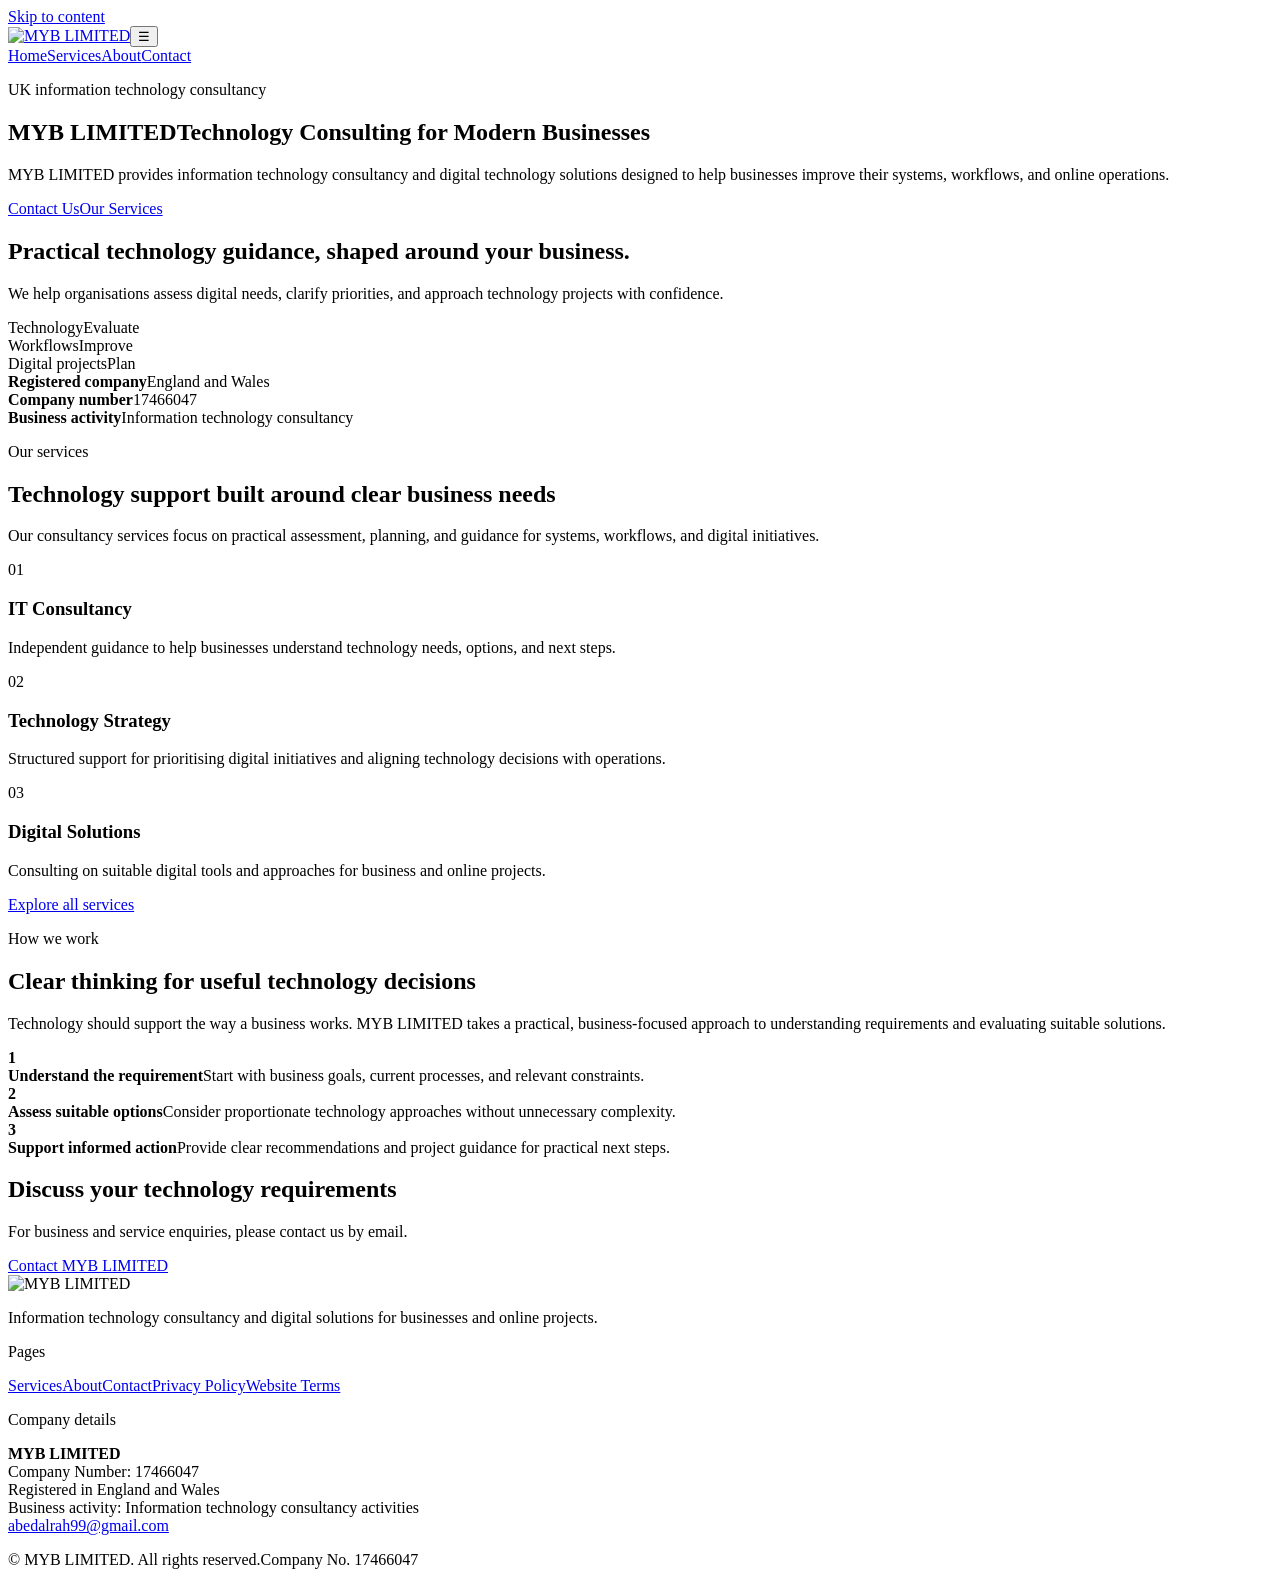
==== index.html @ 1110cd2f "Add MYB LIMITED website pages" ====
<!doctype html>
<html lang="en">
<head>
  <meta charset="utf-8">
  <meta name="viewport" content="width=device-width, initial-scale=1">
  <title>MYB LIMITED | IT Consultancy &amp; Digital Solutions</title>
  <meta name="description" content="MYB LIMITED is a UK-registered information technology consultancy providing technology consulting and digital solutions for modern businesses.">
  <meta name="theme-color" content="#172554">
  <link rel="canonical" href="https://moha66riu.github.io/myb-limited/">
  <link rel="icon" href="assets/favicon.svg" type="image/svg+xml">
  <link rel="stylesheet" href="assets/styles.css">
  <meta property="og:type" content="website">
  <meta property="og:title" content="MYB LIMITED | IT Consultancy &amp; Digital Solutions">
  <meta property="og:description" content="Technology consulting and digital solutions for modern businesses.">
  <meta property="og:url" content="https://moha66riu.github.io/myb-limited/">
  <meta property="og:image" content="https://moha66riu.github.io/myb-limited/assets/og-image.svg">
  <meta property="og:image:alt" content="MYB LIMITED — Technology Consulting for Modern Businesses">
  <meta name="twitter:card" content="summary_large_image">
  <script type="application/ld+json">{"@context":"https://schema.org","@type":"Organization","name":"MYB LIMITED","legalName":"MYB LIMITED","identifier":"17466047","email":"mailto:abedalrah99@gmail.com","url":"https://moha66riu.github.io/myb-limited/","logo":"https://moha66riu.github.io/myb-limited/assets/logo.svg","address":{"@type":"PostalAddress","addressCountry":"GB"},"description":"Information technology consultancy and digital solutions for modern businesses."}</script>
</head>
<body>
  <a class="skip-link" href="#main">Skip to content</a>
  <header class="site-header"><div class="container nav-wrap"><a class="brand" href="index.html" aria-label="MYB LIMITED home"><img src="assets/logo.svg" alt="MYB LIMITED"></a><button class="menu-toggle" type="button" aria-controls="site-navigation" aria-expanded="false" aria-label="Open navigation">☰</button><nav class="site-nav" id="site-navigation" aria-label="Primary navigation"><a href="index.html" aria-current="page">Home</a><a href="services.html">Services</a><a href="about.html">About</a><a class="nav-cta" href="contact.html">Contact</a></nav></div></header>
  <main id="main">
    <section class="hero"><div class="container hero-grid"><div><p class="eyebrow">UK information technology consultancy</p><h1>MYB LIMITED<span>Technology Consulting for Modern Businesses</span></h1><p class="lead">MYB LIMITED provides information technology consultancy and digital technology solutions designed to help businesses improve their systems, workflows, and online operations.</p><div class="actions"><a class="button" href="contact.html">Contact Us</a><a class="button secondary" href="services.html">Our Services</a></div></div><aside class="hero-panel" aria-label="Our consultancy focus"><div class="signal" aria-hidden="true"><span></span><span></span><span></span></div><h2>Practical technology guidance, shaped around your business.</h2><p>We help organisations assess digital needs, clarify priorities, and approach technology projects with confidence.</p><div class="focus-list"><div><span>Technology</span><span>Evaluate</span></div><div><span>Workflows</span><span>Improve</span></div><div><span>Digital projects</span><span>Plan</span></div></div></aside></div></section>
    <section class="trust-strip" aria-label="Company facts"><div class="container trust-grid"><div class="trust-item"><strong>Registered company</strong><span>England and Wales</span></div><div class="trust-item"><strong>Company number</strong><span>17466047</span></div><div class="trust-item"><strong>Business activity</strong><span>Information technology consultancy</span></div></div></section>
    <section class="section"><div class="container"><div class="section-head"><div><p class="eyebrow">Our services</p><h2>Technology support built around clear business needs</h2></div><p>Our consultancy services focus on practical assessment, planning, and guidance for systems, workflows, and digital initiatives.</p></div><div class="cards"><article class="card"><div class="card-icon" aria-hidden="true">01</div><h3>IT Consultancy</h3><p>Independent guidance to help businesses understand technology needs, options, and next steps.</p></article><article class="card"><div class="card-icon" aria-hidden="true">02</div><h3>Technology Strategy</h3><p>Structured support for prioritising digital initiatives and aligning technology decisions with operations.</p></article><article class="card"><div class="card-icon" aria-hidden="true">03</div><h3>Digital Solutions</h3><p>Consulting on suitable digital tools and approaches for business and online projects.</p></article></div><div class="actions"><a class="button secondary" href="services.html">Explore all services</a></div></div></section>
    <section class="section soft"><div class="container split"><div><p class="eyebrow">How we work</p><h2>Clear thinking for useful technology decisions</h2></div><div class="split-copy"><p>Technology should support the way a business works. MYB LIMITED takes a practical, business-focused approach to understanding requirements and evaluating suitable solutions.</p><div class="principles"><div class="principle"><b>1</b><div><strong>Understand the requirement</strong><span>Start with business goals, current processes, and relevant constraints.</span></div></div><div class="principle"><b>2</b><div><strong>Assess suitable options</strong><span>Consider proportionate technology approaches without unnecessary complexity.</span></div></div><div class="principle"><b>3</b><div><strong>Support informed action</strong><span>Provide clear recommendations and project guidance for practical next steps.</span></div></div></div></div></div></section>
    <section class="section"><div class="container"><div class="cta-band"><div><h2>Discuss your technology requirements</h2><p>For business and service enquiries, please contact us by email.</p></div><a class="button" href="contact.html">Contact MYB LIMITED</a></div></div></section>
  </main>
  <footer class="site-footer"><div class="container"><div class="footer-grid"><div><img class="footer-logo" src="assets/logo.svg" alt="MYB LIMITED"><p class="footer-copy">Information technology consultancy and digital solutions for businesses and online projects.</p></div><div><p class="footer-title">Pages</p><nav class="footer-links" aria-label="Footer navigation"><a href="services.html">Services</a><a href="about.html">About</a><a href="contact.html">Contact</a><a href="privacy.html">Privacy Policy</a><a href="terms.html">Website Terms</a></nav></div><div><p class="footer-title">Company details</p><p class="footer-details"><strong>MYB LIMITED</strong><br>Company Number: 17466047<br>Registered in England and Wales<br>Business activity: Information technology consultancy activities<br><a href="mailto:abedalrah99@gmail.com">abedalrah99@gmail.com</a></p></div></div><div class="footer-bottom"><span>© <span data-year></span> MYB LIMITED. All rights reserved.</span><span>Company No. 17466047</span></div></div></footer>
  <script src="assets/site.js" defer></script>
</body>
</html>
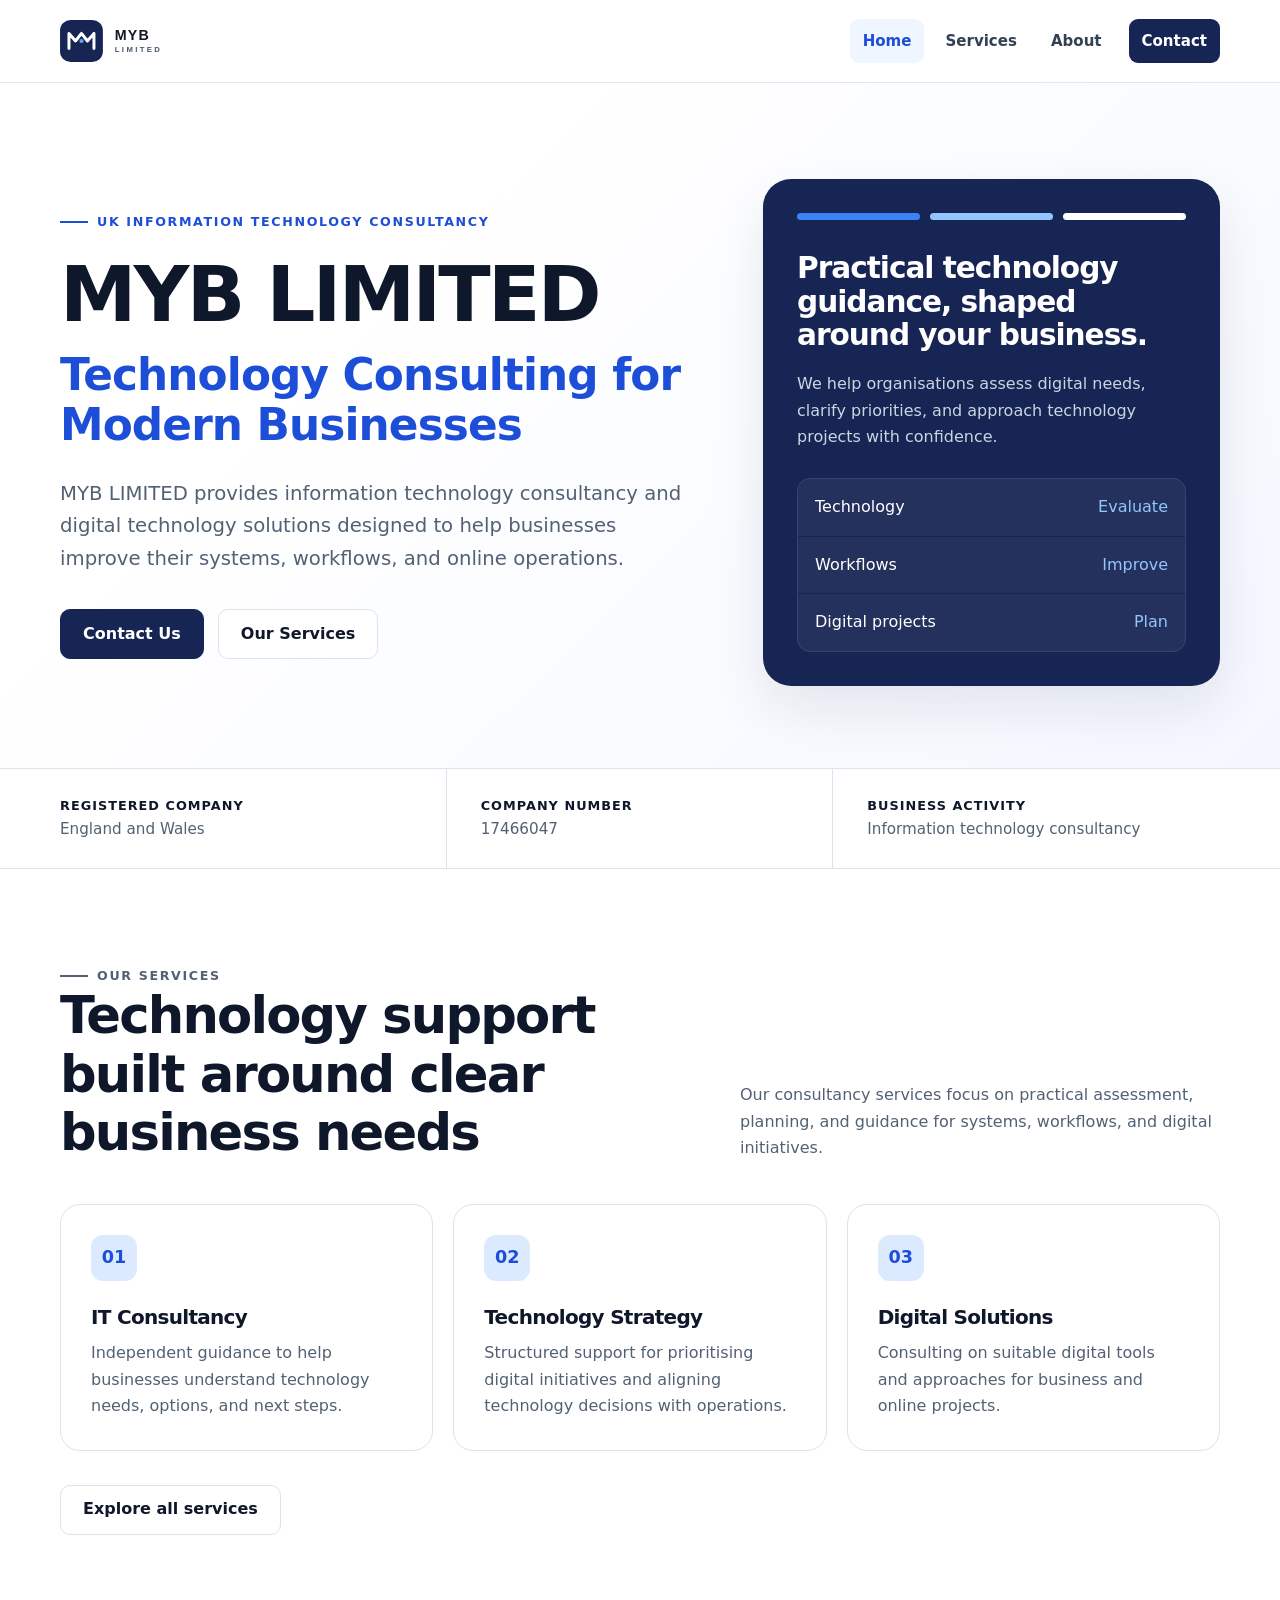
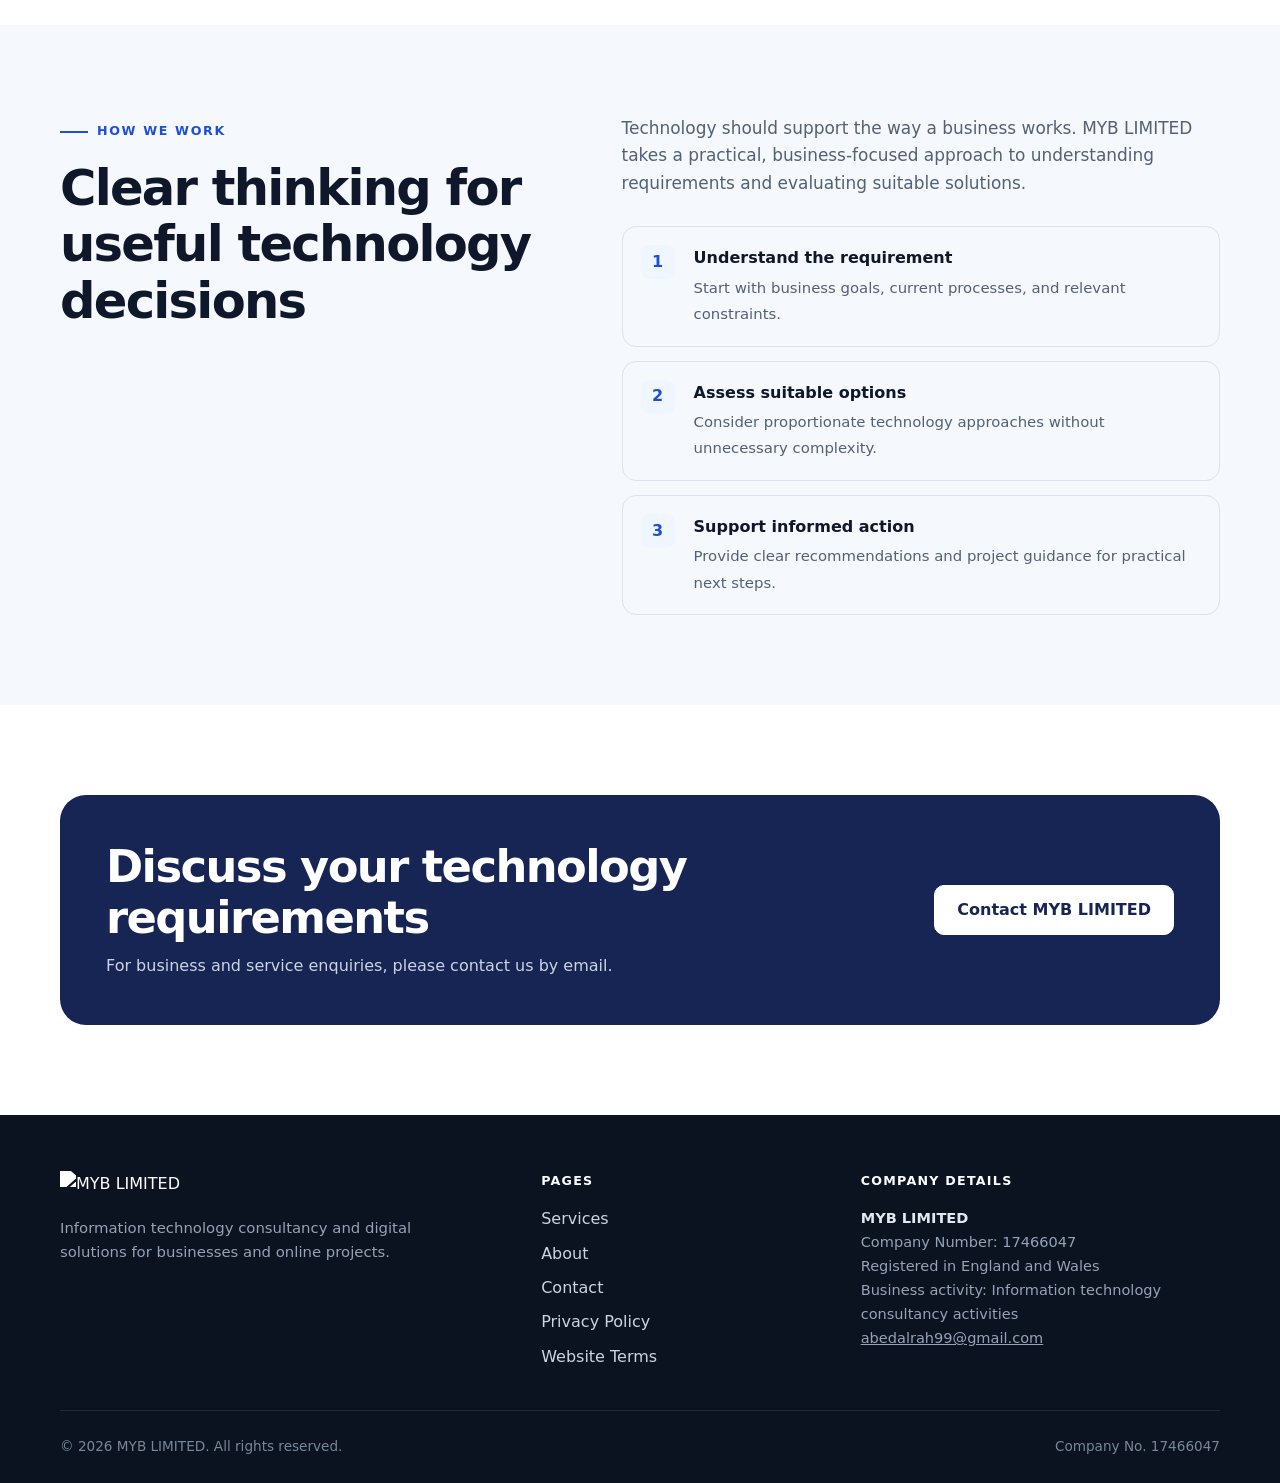
==== commit 88243723: "Refine MYB LIMITED brand presentation" ====
--- a/index.html
+++ b/index.html
@@ -28,7 +28,7 @@
     <section class="section soft"><div class="container split"><div><p class="eyebrow">How we work</p><h2>Clear thinking for useful technology decisions</h2></div><div class="split-copy"><p>Technology should support the way a business works. MYB LIMITED takes a practical, business-focused approach to understanding requirements and evaluating suitable solutions.</p><div class="principles"><div class="principle"><b>1</b><div><strong>Understand the requirement</strong><span>Start with business goals, current processes, and relevant constraints.</span></div></div><div class="principle"><b>2</b><div><strong>Assess suitable options</strong><span>Consider proportionate technology approaches without unnecessary complexity.</span></div></div><div class="principle"><b>3</b><div><strong>Support informed action</strong><span>Provide clear recommendations and project guidance for practical next steps.</span></div></div></div></div></div></section>
     <section class="section"><div class="container"><div class="cta-band"><div><h2>Discuss your technology requirements</h2><p>For business and service enquiries, please contact us by email.</p></div><a class="button" href="contact.html">Contact MYB LIMITED</a></div></div></section>
   </main>
-  <footer class="site-footer"><div class="container"><div class="footer-grid"><div><img class="footer-logo" src="assets/logo.svg" alt="MYB LIMITED"><p class="footer-copy">Information technology consultancy and digital solutions for businesses and online projects.</p></div><div><p class="footer-title">Pages</p><nav class="footer-links" aria-label="Footer navigation"><a href="services.html">Services</a><a href="about.html">About</a><a href="contact.html">Contact</a><a href="privacy.html">Privacy Policy</a><a href="terms.html">Website Terms</a></nav></div><div><p class="footer-title">Company details</p><p class="footer-details"><strong>MYB LIMITED</strong><br>Company Number: 17466047<br>Registered in England and Wales<br>Business activity: Information technology consultancy activities<br><a href="mailto:abedalrah99@gmail.com">abedalrah99@gmail.com</a></p></div></div><div class="footer-bottom"><span>© <span data-year></span> MYB LIMITED. All rights reserved.</span><span>Company No. 17466047</span></div></div></footer>
+  <footer class="site-footer"><div class="container"><div class="footer-grid"><div><img class="footer-logo" src="assets/logo-light.svg" alt="MYB LIMITED"><p class="footer-copy">Information technology consultancy and digital solutions for businesses and online projects.</p></div><div><p class="footer-title">Pages</p><nav class="footer-links" aria-label="Footer navigation"><a href="services.html">Services</a><a href="about.html">About</a><a href="contact.html">Contact</a><a href="privacy.html">Privacy Policy</a><a href="terms.html">Website Terms</a></nav></div><div><p class="footer-title">Company details</p><p class="footer-details"><strong>MYB LIMITED</strong><br>Company Number: 17466047<br>Registered in England and Wales<br>Business activity: Information technology consultancy activities<br><a href="mailto:abedalrah99@gmail.com">abedalrah99@gmail.com</a></p></div></div><div class="footer-bottom"><span>© <span data-year></span> MYB LIMITED. All rights reserved.</span><span>Company No. 17466047</span></div></div></footer>
   <script src="assets/site.js" defer></script>
 </body>
 </html>
--- a/assets/styles.css
+++ b/assets/styles.css
@@ -0,0 +1,177 @@
+:root {
+  --ink: #0f172a;
+  --muted: #526174;
+  --line: #dbe3ee;
+  --soft: #f5f8fc;
+  --brand: #1d4ed8;
+  --brand-dark: #172554;
+  --brand-light: #dbeafe;
+  --white: #fff;
+  --radius: 20px;
+  --shadow: 0 22px 55px rgba(15, 23, 42, .09);
+  --max: 1160px;
+}
+
+* { box-sizing: border-box; }
+html { scroll-behavior: smooth; }
+body {
+  margin: 0;
+  color: var(--ink);
+  background: var(--white);
+  font-family: Inter, ui-sans-serif, system-ui, -apple-system, BlinkMacSystemFont, "Segoe UI", sans-serif;
+  line-height: 1.65;
+  -webkit-font-smoothing: antialiased;
+}
+a { color: inherit; }
+img, svg { display: block; max-width: 100%; }
+.container { width: min(calc(100% - 40px), var(--max)); margin-inline: auto; }
+.skip-link { position: fixed; top: 10px; left: 10px; z-index: 100; padding: 10px 14px; color: #fff; background: var(--brand-dark); border-radius: 8px; transform: translateY(-150%); }
+.skip-link:focus { transform: none; }
+
+.site-header { position: sticky; top: 0; z-index: 50; background: rgba(255,255,255,.94); border-bottom: 1px solid rgba(219,227,238,.8); backdrop-filter: blur(16px); }
+.nav-wrap { min-height: 82px; display: flex; align-items: center; justify-content: space-between; gap: 28px; }
+.brand { display: inline-flex; align-items: center; text-decoration: none; }
+.brand img { width: 250px; height: auto; }
+.site-nav { display: flex; align-items: center; gap: 8px; }
+.site-nav a { padding: 10px 13px; color: #334155; text-decoration: none; font-size: .94rem; font-weight: 650; border-radius: 9px; }
+.site-nav a:hover, .site-nav a[aria-current="page"] { color: var(--brand); background: #eff6ff; }
+.site-nav .nav-cta { margin-left: 6px; color: #fff; background: var(--brand-dark); }
+.site-nav .nav-cta:hover, .site-nav .nav-cta[aria-current="page"] { color: #fff; background: var(--brand); }
+.menu-toggle { display: none; width: 44px; height: 44px; border: 1px solid var(--line); background: #fff; border-radius: 10px; font: inherit; font-size: 1.3rem; cursor: pointer; }
+
+.hero { overflow: hidden; padding: 96px 0 82px; background: linear-gradient(135deg, #fff 30%, #f4f7ff 100%); }
+.hero-grid { display: grid; grid-template-columns: 1.16fr .84fr; gap: 72px; align-items: center; }
+.eyebrow { display: inline-flex; align-items: center; gap: 9px; margin: 0 0 18px; color: var(--brand); font-size: .79rem; font-weight: 800; letter-spacing: .13em; text-transform: uppercase; }
+.eyebrow::before { content: ""; width: 28px; height: 2px; background: currentColor; }
+h1, h2, h3 { margin: 0; line-height: 1.14; letter-spacing: -.035em; }
+h1 { max-width: 820px; font-size: clamp(2.8rem, 6vw, 5.2rem); }
+.hero h1 span { display: block; margin-top: 12px; color: var(--brand); font-size: .57em; letter-spacing: -.02em; }
+.lead { max-width: 700px; margin: 28px 0 0; color: var(--muted); font-size: clamp(1.05rem, 1.8vw, 1.23rem); }
+.actions { display: flex; flex-wrap: wrap; gap: 14px; margin-top: 34px; }
+.button { display: inline-flex; align-items: center; justify-content: center; min-height: 50px; padding: 0 22px; border: 1px solid var(--brand-dark); color: #fff; background: var(--brand-dark); border-radius: 10px; text-decoration: none; font-weight: 750; cursor: pointer; }
+.button:hover { background: var(--brand); border-color: var(--brand); }
+.button.secondary { color: var(--ink); background: #fff; border-color: var(--line); }
+.button.secondary:hover { color: var(--brand); border-color: #93b4ec; }
+.hero-panel { position: relative; padding: 34px; background: var(--brand-dark); color: #fff; border-radius: 28px; box-shadow: var(--shadow); }
+.hero-panel::after { content: ""; position: absolute; inset: -16px 16px 16px -16px; z-index: -1; border: 1px solid #bfdbfe; border-radius: 28px; }
+.signal { display: grid; grid-template-columns: repeat(3, 1fr); gap: 10px; margin-bottom: 32px; }
+.signal span { height: 7px; border-radius: 999px; background: #3b82f6; }
+.signal span:nth-child(2) { background: #93c5fd; }
+.signal span:nth-child(3) { background: #fff; }
+.hero-panel h2 { max-width: 360px; font-size: 1.85rem; }
+.hero-panel p { margin: 18px 0 0; color: #cbd5e1; }
+.focus-list { display: grid; gap: 1px; margin-top: 28px; border: 1px solid rgba(255,255,255,.14); border-radius: 13px; overflow: hidden; }
+.focus-list div { display: flex; justify-content: space-between; gap: 12px; padding: 15px 17px; background: rgba(255,255,255,.055); }
+.focus-list span:last-child { color: #93c5fd; }
+
+.trust-strip { border-block: 1px solid var(--line); background: #fff; }
+.trust-grid { display: grid; grid-template-columns: repeat(3, 1fr); }
+.trust-item { padding: 26px 34px; border-right: 1px solid var(--line); }
+.trust-item:first-child { padding-left: 0; }
+.trust-item:last-child { border: 0; }
+.trust-item strong { display: block; font-size: .8rem; letter-spacing: .08em; text-transform: uppercase; }
+.trust-item span { color: var(--muted); font-size: .95rem; }
+
+.section { padding: 90px 0; }
+.section.soft { background: var(--soft); }
+.section-head { display: flex; justify-content: space-between; align-items: end; gap: 36px; margin-bottom: 42px; }
+.section-head h2 { max-width: 660px; font-size: clamp(2rem, 4vw, 3.2rem); }
+.section-head p { max-width: 480px; margin: 0; color: var(--muted); }
+.cards { display: grid; grid-template-columns: repeat(3, 1fr); gap: 20px; }
+.card { padding: 30px; background: #fff; border: 1px solid var(--line); border-radius: var(--radius); transition: transform .2s ease, box-shadow .2s ease; }
+.card:hover { transform: translateY(-3px); box-shadow: var(--shadow); }
+.card-icon { display: grid; place-items: center; width: 46px; height: 46px; margin-bottom: 25px; color: var(--brand); background: var(--brand-light); border-radius: 12px; font-size: 1.1rem; font-weight: 900; }
+.card h3 { font-size: 1.25rem; }
+.card p { margin: 12px 0 0; color: var(--muted); }
+.split { display: grid; grid-template-columns: .9fr 1.1fr; gap: 72px; align-items: start; }
+.split h2 { font-size: clamp(2rem, 4vw, 3.1rem); }
+.split-copy > p { margin: 0 0 20px; color: var(--muted); font-size: 1.06rem; }
+.principles { display: grid; gap: 14px; margin-top: 28px; }
+.principle { display: grid; grid-template-columns: 38px 1fr; gap: 15px; align-items: start; padding: 18px; border: 1px solid var(--line); border-radius: 14px; }
+.principle b { display: grid; place-items: center; width: 34px; height: 34px; color: var(--brand); background: #eff6ff; border-radius: 9px; }
+.principle strong { display: block; margin-bottom: 3px; }
+.principle span { color: var(--muted); font-size: .93rem; }
+.cta-band { display: flex; align-items: center; justify-content: space-between; gap: 32px; padding: 46px; color: #fff; background: var(--brand-dark); border-radius: 26px; }
+.cta-band h2 { font-size: clamp(1.8rem, 4vw, 2.8rem); }
+.cta-band p { margin: 10px 0 0; color: #cbd5e1; }
+.cta-band .button { color: var(--brand-dark); background: #fff; border-color: #fff; white-space: nowrap; }
+
+.page-hero { padding: 78px 0 62px; background: linear-gradient(135deg, #f8fafc, #eff6ff); border-bottom: 1px solid var(--line); }
+.page-hero h1 { max-width: 800px; font-size: clamp(2.5rem, 5vw, 4.3rem); }
+.page-hero .lead { max-width: 760px; }
+.service-detail { display: grid; grid-template-columns: 1fr 2fr; gap: 30px; padding: 32px 0; border-top: 1px solid var(--line); }
+.service-detail h2 { font-size: 1.45rem; }
+.service-detail p { margin: 0; color: var(--muted); }
+.company-facts { display: grid; grid-template-columns: repeat(2, 1fr); gap: 16px; margin-top: 32px; }
+.fact { padding: 22px; background: #fff; border: 1px solid var(--line); border-radius: 14px; }
+.fact small { display: block; margin-bottom: 5px; color: var(--muted); font-weight: 700; text-transform: uppercase; letter-spacing: .06em; }
+.fact strong { font-size: 1.05rem; }
+
+.contact-grid { display: grid; grid-template-columns: .8fr 1.2fr; gap: 48px; align-items: start; }
+.contact-card { padding: 30px; color: #fff; background: var(--brand-dark); border-radius: 20px; }
+.contact-card a { color: #bfdbfe; overflow-wrap: anywhere; }
+.contact-card p { color: #cbd5e1; }
+.contact-form { padding: 34px; border: 1px solid var(--line); border-radius: 20px; box-shadow: var(--shadow); }
+.form-grid { display: grid; grid-template-columns: 1fr 1fr; gap: 18px; }
+.field { display: grid; gap: 7px; }
+.field.full { grid-column: 1 / -1; }
+label { font-weight: 700; font-size: .92rem; }
+input, textarea { width: 100%; padding: 13px 14px; color: var(--ink); background: #fff; border: 1px solid #cbd5e1; border-radius: 9px; font: inherit; }
+textarea { min-height: 150px; resize: vertical; }
+input:focus, textarea:focus { outline: 3px solid #dbeafe; border-color: var(--brand); }
+.form-note { margin: 14px 0 0; color: var(--muted); font-size: .88rem; }
+.form-status { margin: 14px 0 0; color: var(--brand-dark); font-weight: 700; }
+
+.legal { max-width: 820px; }
+.legal h2 { margin: 36px 0 10px; font-size: 1.55rem; }
+.legal p, .legal li { color: var(--muted); }
+.legal a { color: var(--brand); }
+
+.site-footer { padding: 56px 0 25px; color: #cbd5e1; background: #0b1220; }
+.footer-grid { display: grid; grid-template-columns: 1.2fr .75fr 1fr; gap: 50px; padding-bottom: 40px; }
+.footer-logo { width: 210px; filter: brightness(0) invert(1); }
+.footer-copy { max-width: 380px; margin: 18px 0 0; color: #94a3b8; font-size: .93rem; }
+.footer-title { margin: 0 0 14px; color: #fff; font-size: .79rem; font-weight: 800; letter-spacing: .1em; text-transform: uppercase; }
+.footer-links { display: grid; gap: 8px; }
+.footer-links a { color: #cbd5e1; text-decoration: none; }
+.footer-links a:hover { color: #fff; }
+.footer-details { margin: 0; color: #94a3b8; font-size: .91rem; }
+.footer-details strong { color: #e2e8f0; }
+.footer-bottom { display: flex; justify-content: space-between; gap: 20px; padding-top: 24px; border-top: 1px solid #1e293b; color: #789; font-size: .85rem; }
+
+@media (max-width: 860px) {
+  .menu-toggle { display: inline-grid; place-items: center; }
+  .site-nav { display: none; position: absolute; top: 72px; left: 20px; right: 20px; padding: 12px; align-items: stretch; flex-direction: column; background: #fff; border: 1px solid var(--line); border-radius: 14px; box-shadow: var(--shadow); }
+  .site-nav.open { display: flex; }
+  .site-nav .nav-cta { margin-left: 0; text-align: center; }
+  .hero { padding-top: 68px; }
+  .hero-grid, .split, .contact-grid { grid-template-columns: 1fr; gap: 42px; }
+  .hero-panel { max-width: 610px; }
+  .section-head { display: block; }
+  .section-head p { margin-top: 18px; }
+  .cards { grid-template-columns: repeat(2, 1fr); }
+  .footer-grid { grid-template-columns: 1fr 1fr; }
+  .footer-grid > :first-child { grid-column: 1 / -1; }
+}
+
+@media (max-width: 590px) {
+  .container { width: min(calc(100% - 28px), var(--max)); }
+  .nav-wrap { min-height: 72px; }
+  .brand img { width: 205px; }
+  .hero, .section { padding-block: 64px; }
+  .page-hero { padding-block: 58px 46px; }
+  .trust-grid, .cards, .company-facts, .form-grid { grid-template-columns: 1fr; }
+  .trust-item, .trust-item:first-child { padding: 18px 0; border-right: 0; border-bottom: 1px solid var(--line); }
+  .trust-item:last-child { border-bottom: 0; }
+  .service-detail { grid-template-columns: 1fr; gap: 10px; }
+  .cta-band { align-items: flex-start; flex-direction: column; padding: 30px; }
+  .contact-form { padding: 24px; }
+  .footer-grid { grid-template-columns: 1fr; gap: 32px; }
+  .footer-grid > :first-child { grid-column: auto; }
+  .footer-bottom { flex-direction: column; }
+}
+
+@media (prefers-reduced-motion: reduce) {
+  html { scroll-behavior: auto; }
+  *, *::before, *::after { transition-duration: .01ms !important; }
+}
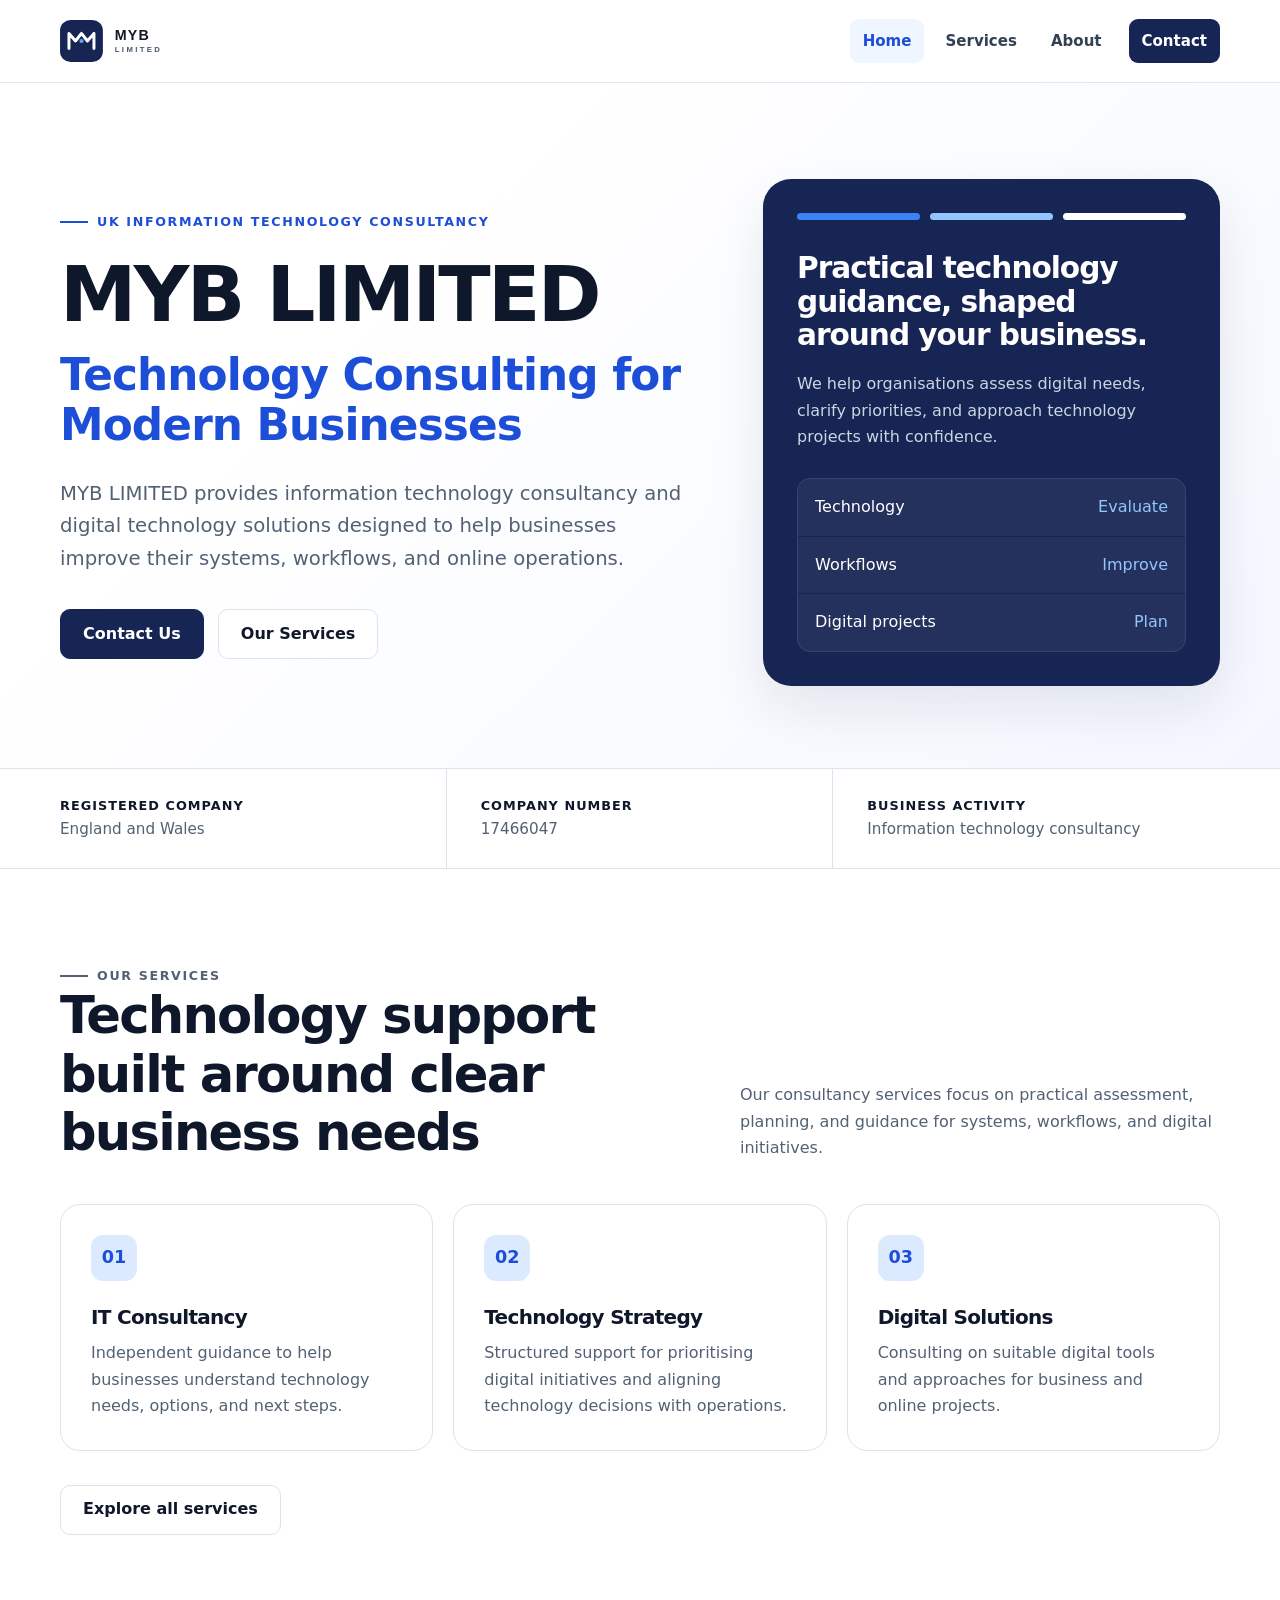
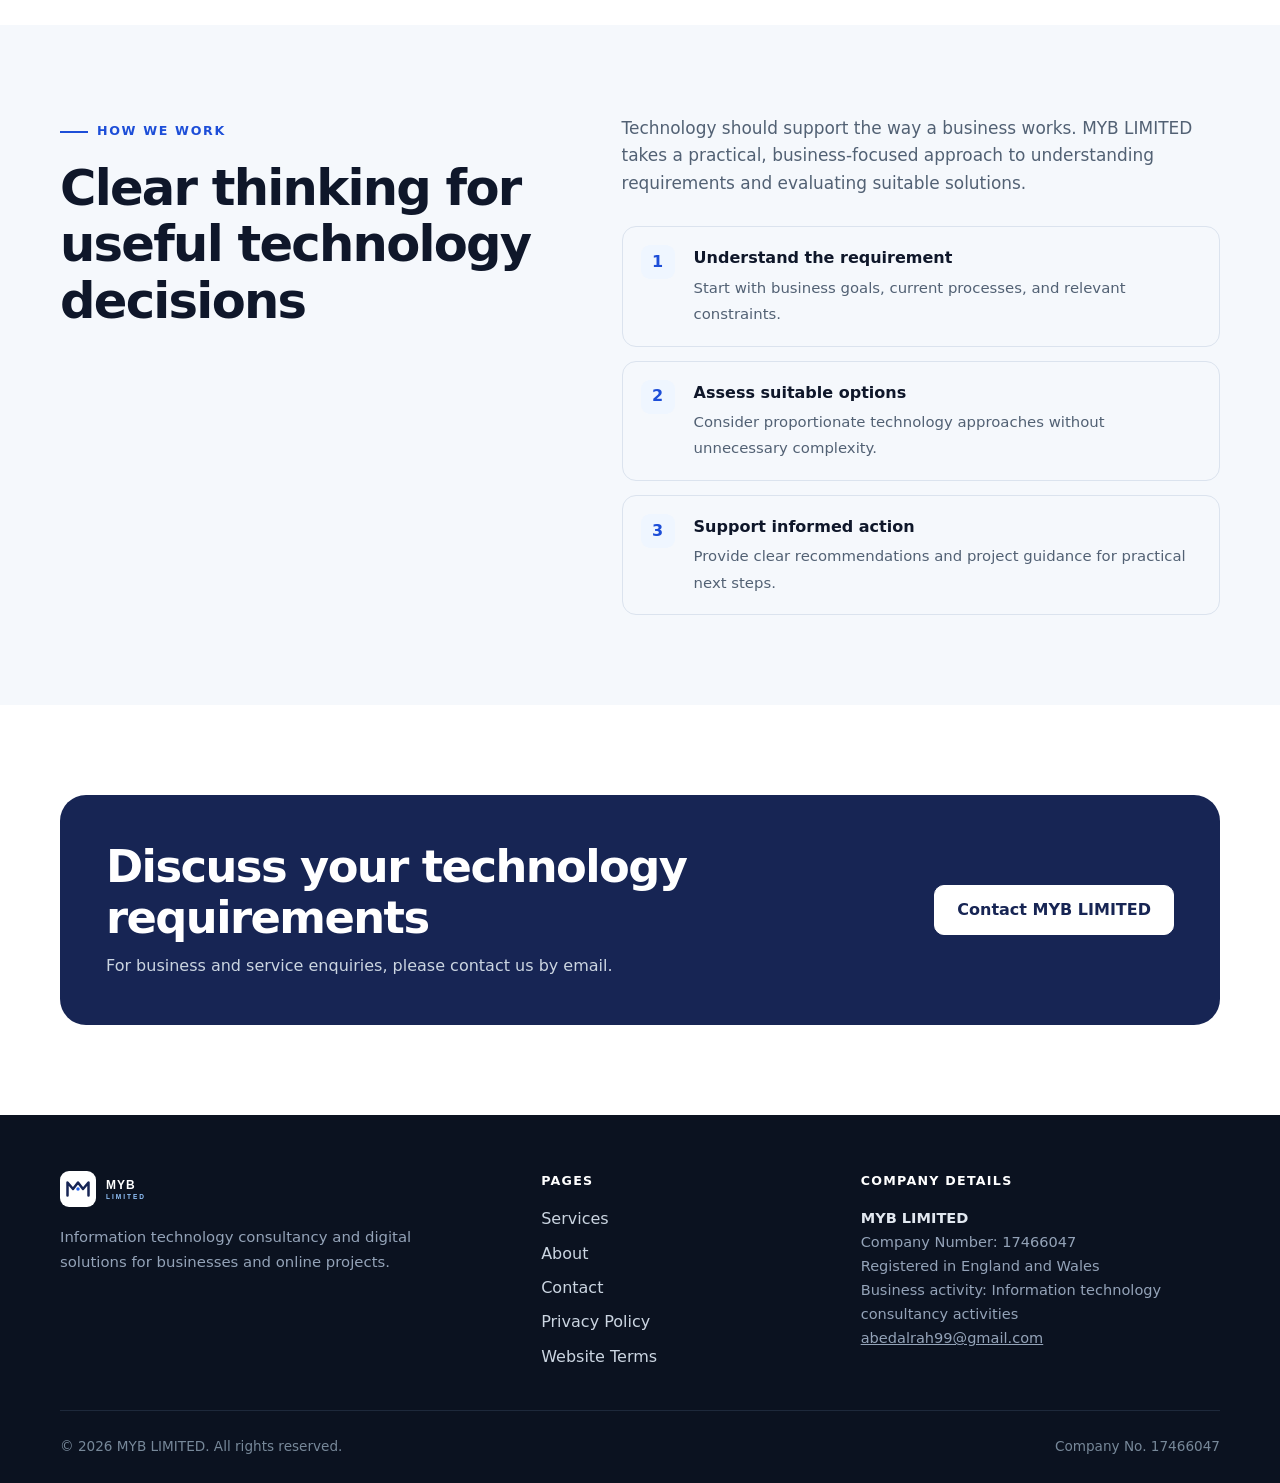
==== commit e13b6c27: "Configure myblimited.co.uk custom domain" ====
--- a/index.html
+++ b/index.html
@@ -6,17 +6,17 @@
   <title>MYB LIMITED | IT Consultancy &amp; Digital Solutions</title>
   <meta name="description" content="MYB LIMITED is a UK-registered information technology consultancy providing technology consulting and digital solutions for modern businesses.">
   <meta name="theme-color" content="#172554">
-  <link rel="canonical" href="https://moha66riu.github.io/myb-limited/">
+  <link rel="canonical" href="https://myblimited.co.uk/">
   <link rel="icon" href="assets/favicon.svg" type="image/svg+xml">
   <link rel="stylesheet" href="assets/styles.css">
   <meta property="og:type" content="website">
   <meta property="og:title" content="MYB LIMITED | IT Consultancy &amp; Digital Solutions">
   <meta property="og:description" content="Technology consulting and digital solutions for modern businesses.">
-  <meta property="og:url" content="https://moha66riu.github.io/myb-limited/">
-  <meta property="og:image" content="https://moha66riu.github.io/myb-limited/assets/og-image.svg">
+  <meta property="og:url" content="https://myblimited.co.uk/">
+  <meta property="og:image" content="https://myblimited.co.uk/assets/og-image.svg">
   <meta property="og:image:alt" content="MYB LIMITED — Technology Consulting for Modern Businesses">
   <meta name="twitter:card" content="summary_large_image">
-  <script type="application/ld+json">{"@context":"https://schema.org","@type":"Organization","name":"MYB LIMITED","legalName":"MYB LIMITED","identifier":"17466047","email":"mailto:abedalrah99@gmail.com","url":"https://moha66riu.github.io/myb-limited/","logo":"https://moha66riu.github.io/myb-limited/assets/logo.svg","address":{"@type":"PostalAddress","addressCountry":"GB"},"description":"Information technology consultancy and digital solutions for modern businesses."}</script>
+  <script type="application/ld+json">{"@context":"https://schema.org","@type":"Organization","name":"MYB LIMITED","legalName":"MYB LIMITED","identifier":"17466047","email":"mailto:abedalrah99@gmail.com","url":"https://myblimited.co.uk/","logo":"https://myblimited.co.uk/assets/logo.svg","address":{"@type":"PostalAddress","addressCountry":"GB"},"description":"Information technology consultancy and digital solutions for modern businesses."}</script>
 </head>
 <body>
   <a class="skip-link" href="#main">Skip to content</a>
--- a/assets/styles.css
+++ b/assets/styles.css
@@ -129,7 +129,7 @@
 
 .site-footer { padding: 56px 0 25px; color: #cbd5e1; background: #0b1220; }
 .footer-grid { display: grid; grid-template-columns: 1.2fr .75fr 1fr; gap: 50px; padding-bottom: 40px; }
-.footer-logo { width: 210px; filter: brightness(0) invert(1); }
+.footer-logo { width: 210px; }
 .footer-copy { max-width: 380px; margin: 18px 0 0; color: #94a3b8; font-size: .93rem; }
 .footer-title { margin: 0 0 14px; color: #fff; font-size: .79rem; font-weight: 800; letter-spacing: .1em; text-transform: uppercase; }
 .footer-links { display: grid; gap: 8px; }
